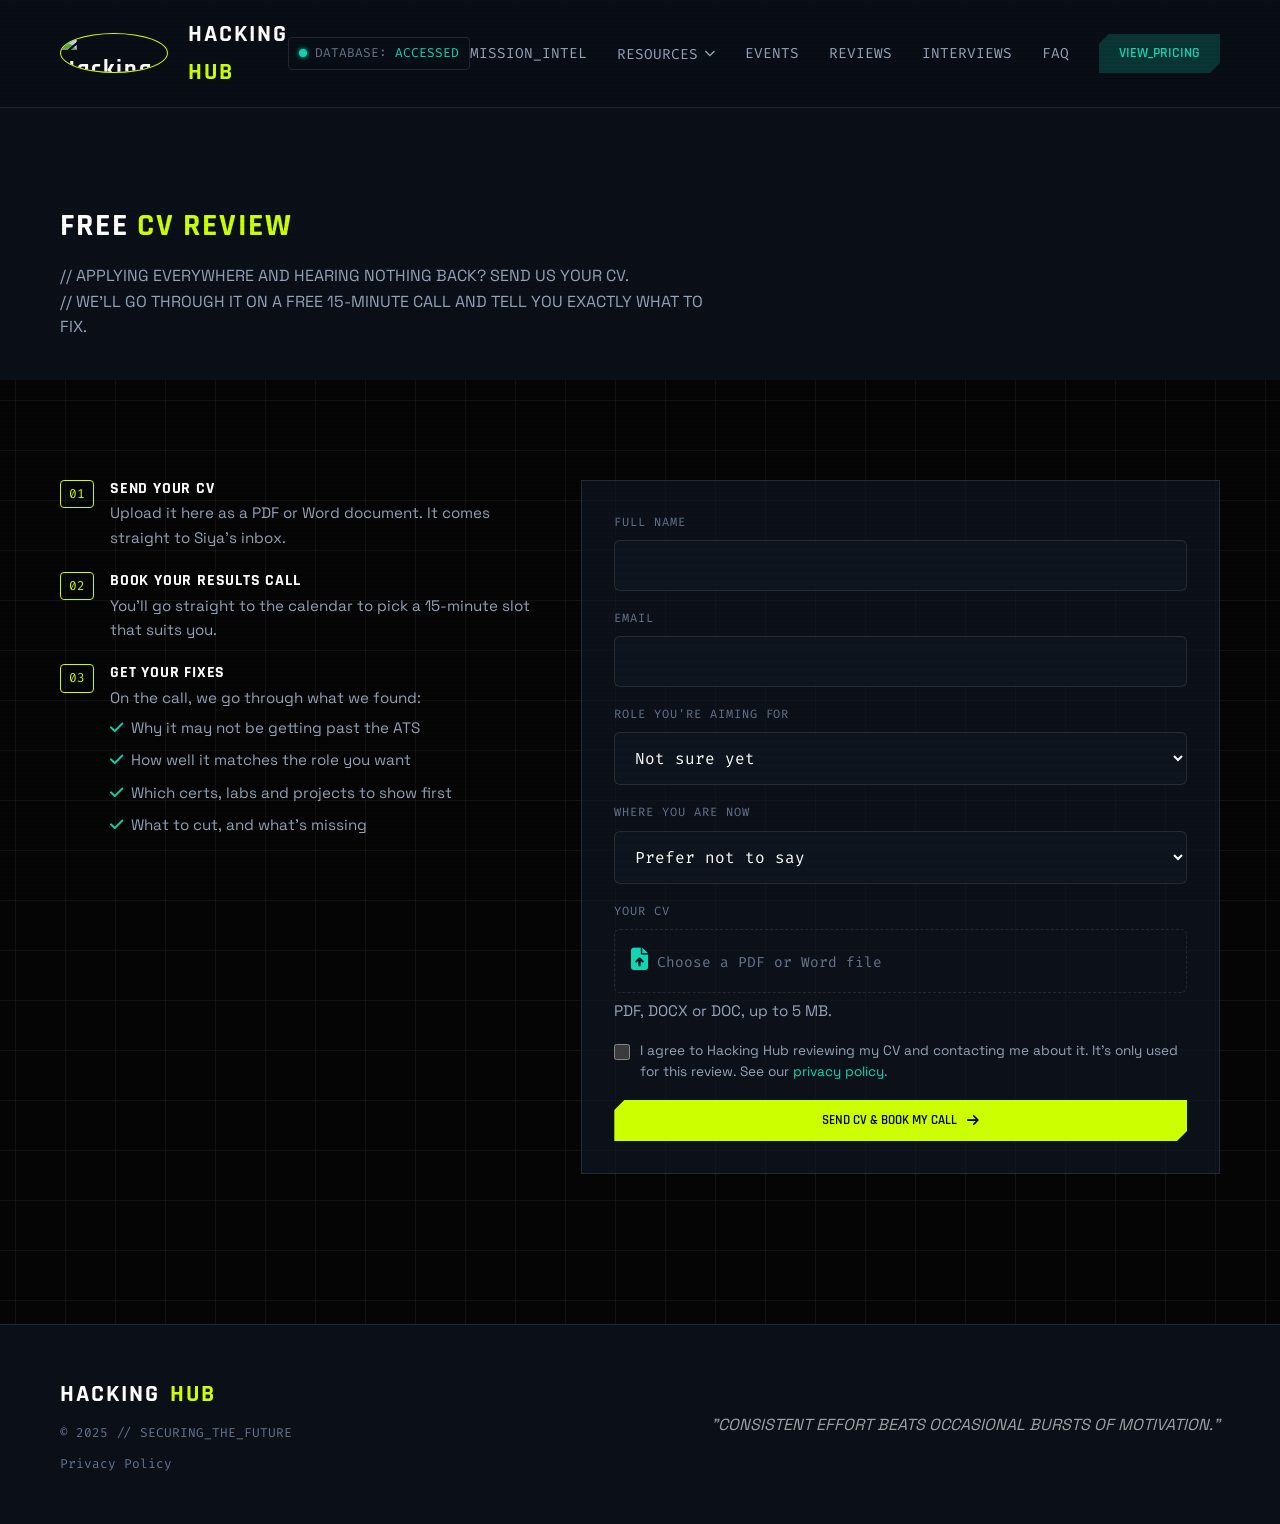
==== cv-review.html @ f5b20c60 "feat: add Free CV Review page with Cal.com results-call booking New cv-review.html: visitors upload " ====
<!DOCTYPE html>
<html lang="en">

<head>
    <!-- Google tag (gtag.js) -->
    <script async src="https://www.googletagmanager.com/gtag/js?id=G-WHNELJ2BH2"></script>
    <script>
        window.dataLayer = window.dataLayer || [];
        function gtag() { dataLayer.push(arguments); }
        gtag('js', new Date());

        gtag('config', 'G-WHNELJ2BH2');
    </script>
    <meta charset="UTF-8">
    <meta name="viewport" content="width=device-width, initial-scale=1.0, viewport-fit=cover">
    <title>Free CV Review | Hacking Hub</title>

    <!-- PWA / installable app. These tags are hand-repeated per page like the
         rest of each <head> (only the nav/footer are templated). -->
    <link rel="manifest" href="/manifest.webmanifest">
    <meta name="theme-color" content="#0a0f18">
    <meta name="color-scheme" content="dark">
    <link rel="icon" type="image/png" sizes="192x192" href="/images/icon-192.png">
    <link rel="apple-touch-icon" href="/images/apple-touch-icon.png">
    <meta name="apple-mobile-web-app-capable" content="yes">
    <meta name="mobile-web-app-capable" content="yes">
    <meta name="apple-mobile-web-app-status-bar-style" content="black-translucent">
    <meta name="apple-mobile-web-app-title" content="Hacking Hub">
    <script src="pwa.js" defer></script>
    <meta name="description" content="Send us your CV and get a free 15-minute review call with Hacking Hub: what's stopping it getting past the ATS, and exactly what to fix for the cybersecurity role you want.">
    <meta property="og:type" content="website">
    <meta property="og:url" content="https://hackinghub.co.za/cv-review.html">
    <meta property="og:title" content="Free CV Review | Hacking Hub">
    <meta property="og:description" content="Send us your CV and get a free 15-minute review call: what's stopping it getting past the ATS, and exactly what to fix for the cybersecurity role you want.">
    <meta property="og:image" content="https://hackinghub.co.za/images/hacking-hub-logo.png">
    <meta name="twitter:card" content="summary">
    <meta name="twitter:title" content="Free CV Review | Hacking Hub">
    <meta name="twitter:description" content="Send us your CV and get a free 15-minute review call: what's stopping it getting past the ATS, and exactly what to fix for the cybersecurity role you want.">
    <meta name="twitter:image" content="https://hackinghub.co.za/images/hacking-hub-logo.png">
    <link rel="stylesheet" href="styles.css?v=2">
    <link rel="stylesheet" href="https://cdnjs.cloudflare.com/ajax/libs/font-awesome/6.4.0/css/all.min.css">
    <style>
        /* Specific styles for the Free CV Review page */
        .cvr-wrap {
            display: grid;
            grid-template-columns: minmax(0, 1fr) minmax(0, 1.3fr);
            gap: 30px;
            align-items: start;
        }

        .cvr-steps {
            display: flex;
            flex-direction: column;
            gap: 22px;
        }

        .cvr-step {
            display: flex;
            gap: 16px;
        }

        .cvr-step-num {
            flex: 0 0 auto;
            font-family: 'Fira Code', monospace;
            font-size: 0.8rem;
            color: var(--cyber-lime);
            border: 1px solid var(--cyber-lime);
            border-radius: 4px;
            padding: 3px 8px;
            height: fit-content;
        }

        .cvr-step h3 {
            font-size: 1rem;
            margin-bottom: 4px;
        }

        .cvr-step p,
        .cvr-checks li {
            color: var(--text-secondary);
            font-size: 0.95rem;
            line-height: 1.6;
        }

        .cvr-checks {
            list-style: none;
            padding: 0;
            margin: 6px 0 0;
            display: flex;
            flex-direction: column;
            gap: 8px;
        }

        .cvr-checks i {
            color: var(--cyber-cyan);
            margin-right: 8px;
        }

        .cvr-form {
            display: flex;
            flex-direction: column;
            gap: 18px;
            padding: 32px;
        }

        .cvr-field label {
            display: block;
            font-family: 'Fira Code', monospace;
            font-size: 0.75rem;
            color: var(--text-tertiary);
            letter-spacing: 0.08em;
            text-transform: uppercase;
            margin-bottom: 8px;
        }

        .cvr-input {
            width: 100%;
            background: var(--bg-card);
            border: 1px solid var(--border-color);
            color: var(--text-primary);
            font-family: 'Fira Code', monospace;
            font-size: 1rem;
            padding: 14px 16px;
            border-radius: 6px;
            transition: all 0.3s ease;
        }

        .cvr-input:focus {
            outline: none;
            border-color: var(--cyber-cyan);
            box-shadow: 0 0 20px rgba(14, 215, 181, 0.15);
        }

        .cvr-file {
            position: relative;
            display: flex;
            align-items: center;
            gap: 12px;
            border: 1px dashed var(--border-color);
            border-radius: 6px;
            padding: 18px 16px;
            color: var(--text-secondary);
            cursor: pointer;
            transition: border-color 0.3s ease;
        }

        .cvr-file:hover,
        .cvr-file:focus-within,
        .cvr-file.has-file {
            border-color: var(--cyber-cyan);
        }

        .cvr-file input {
            position: absolute;
            inset: 0;
            opacity: 0;
            cursor: pointer;
        }

        .cvr-file i {
            color: var(--cyber-cyan);
            font-size: 1.4rem;
        }

        .cvr-file-name {
            font-family: 'Fira Code', monospace;
            font-size: 0.9rem;
            overflow-wrap: anywhere;
        }

        .cvr-hint {
            font-size: 0.8rem;
            color: var(--text-tertiary);
            margin-top: 6px;
        }

        .cvr-consent {
            display: flex;
            gap: 10px;
            align-items: flex-start;
            font-size: 0.85rem;
            color: var(--text-secondary);
            line-height: 1.5;
        }

        .cvr-consent input {
            margin-top: 3px;
            accent-color: var(--cyber-lime);
            width: 16px;
            height: 16px;
            flex: 0 0 auto;
        }

        .cvr-consent a {
            color: var(--cyber-cyan);
        }

        /* Honeypot: hidden from people, still filled in by naive bots. */
        .cvr-hp {
            position: absolute;
            left: -10000px;
            width: 1px;
            height: 1px;
            overflow: hidden;
        }

        .cvr-error {
            color: var(--cyber-red);
            font-size: 0.9rem;
        }

        .cvr-submit {
            width: 100%;
            justify-content: center;
        }

        .cvr-submit[disabled] {
            opacity: 0.6;
            cursor: wait;
        }

        .cvr-done {
            text-align: center;
            padding: 40px 32px;
        }

        .cvr-done i.fa-circle-check {
            font-size: 2.6rem;
            color: var(--cyber-lime);
            margin-bottom: 16px;
        }

        .cvr-done p {
            color: var(--text-secondary);
            margin: 12px auto 24px;
            max-width: 420px;
            line-height: 1.6;
        }

        @media (max-width: 860px) {
            .cvr-wrap {
                grid-template-columns: 1fr;
            }

            .cvr-form {
                padding: 24px 20px;
            }
        }
    </style>
</head>

<body>

    <!-- Navigation -->
    <nav class="cyber-nav" id="site-nav"></nav>
    <script src="partials.js"></script>
    <script>renderNav('cv-review');</script>

    <!-- Header -->
    <header class="section section-dark" style="padding-bottom: 40px;">
        <div class="container">
            <h1>FREE <span class="text-lime">CV REVIEW</span></h1>
            <p style="color: var(--text-secondary); max-width: 650px; margin-top: 20px;">
                // APPLYING EVERYWHERE AND HEARING NOTHING BACK? SEND US YOUR CV.<br>
                // WE'LL GO THROUGH IT ON A FREE 15-MINUTE CALL AND TELL YOU EXACTLY WHAT TO FIX.
            </p>
        </div>
    </header>

    <section class="section">
        <div class="container">
            <div class="cvr-wrap">
                <div class="cvr-steps">
                    <div class="cvr-step">
                        <span class="cvr-step-num">01</span>
                        <div>
                            <h3>SEND YOUR CV</h3>
                            <p>Upload it here as a PDF or Word document. It comes straight to Siya's inbox.</p>
                        </div>
                    </div>
                    <div class="cvr-step">
                        <span class="cvr-step-num">02</span>
                        <div>
                            <h3>BOOK YOUR RESULTS CALL</h3>
                            <p>You'll go straight to the calendar to pick a 15-minute slot that suits you.</p>
                        </div>
                    </div>
                    <div class="cvr-step">
                        <span class="cvr-step-num">03</span>
                        <div>
                            <h3>GET YOUR FIXES</h3>
                            <p>On the call, we go through what we found:</p>
                            <ul class="cvr-checks">
                                <li><i class="fa-solid fa-check"></i>Why it may not be getting past the ATS</li>
                                <li><i class="fa-solid fa-check"></i>How well it matches the role you want</li>
                                <li><i class="fa-solid fa-check"></i>Which certs, labs and projects to show first</li>
                                <li><i class="fa-solid fa-check"></i>What to cut, and what's missing</li>
                            </ul>
                        </div>
                    </div>
                </div>

                <div class="cyber-card" style="padding: 0;">
                    <form class="cvr-form" id="cvr-form" novalidate>
                        <div class="cvr-field">
                            <label for="cvr-name">Full Name</label>
                            <input type="text" id="cvr-name" name="name" class="cvr-input" maxlength="100" autocomplete="name" required>
                        </div>
                        <div class="cvr-field">
                            <label for="cvr-email">Email</label>
                            <input type="email" id="cvr-email" name="email" class="cvr-input" maxlength="200" autocomplete="email" required>
                        </div>
                        <div class="cvr-field">
                            <label for="cvr-role">Role You're Aiming For</label>
                            <select id="cvr-role" name="target_role" class="cvr-input">
                                <option value="">Not sure yet</option>
                                <option>SOC / Cybersecurity Analyst</option>
                                <option>GRC</option>
                                <option>Offensive Security / Pentesting</option>
                                <option>Cloud Security</option>
                                <option>DevSecOps</option>
                                <option>Network Security</option>
                                <option>Digital Forensics</option>
                                <option>AI Security</option>
                                <option>Security Engineering</option>
                            </select>
                        </div>
                        <div class="cvr-field">
                            <label for="cvr-situation">Where You Are Now</label>
                            <select id="cvr-situation" name="situation" class="cvr-input">
                                <option value="">Prefer not to say</option>
                                <option>Studying</option>
                                <option>Graduated, looking for my first role</option>
                                <option>Working in IT, moving into security</option>
                                <option>Working in another field, changing careers</option>
                                <option>Already in security, looking to move up</option>
                            </select>
                        </div>
                        <div class="cvr-field">
                            <label for="cvr-file">Your CV</label>
                            <label class="cvr-file" id="cvr-file-box" style="text-transform: none; letter-spacing: 0; font-size: 0.95rem; margin: 0;">
                                <i class="fa-solid fa-file-arrow-up"></i>
                                <span class="cvr-file-name" id="cvr-file-name">Choose a PDF or Word file</span>
                                <input type="file" id="cvr-file" name="cv" accept=".pdf,.docx,.doc,application/pdf,application/vnd.openxmlformats-officedocument.wordprocessingml.document,application/msword" required>
                            </label>
                            <p class="cvr-hint">PDF, DOCX or DOC, up to 5 MB.</p>
                        </div>
                        <div class="cvr-hp" aria-hidden="true">
                            <label for="cvr-website">Website</label>
                            <input type="text" id="cvr-website" name="website" tabindex="-1" autocomplete="off">
                        </div>
                        <label class="cvr-consent" for="cvr-consent">
                            <input type="checkbox" id="cvr-consent" name="consent" value="yes" required>
                            <span>I agree to Hacking Hub reviewing my CV and contacting me about it. It's only used for this review. See our <a href="privacy.html">privacy policy</a>.</span>
                        </label>
                        <p class="cvr-error" id="cvr-error" role="alert" hidden></p>
                        <button type="submit" class="btn btn-primary cvr-submit" id="cvr-submit">
                            <span class="btn-content">SEND CV &amp; BOOK MY CALL</span>
                            <i class="fa-solid fa-arrow-right"></i>
                        </button>
                    </form>

                    <div class="cvr-done" id="cvr-done" hidden>
                        <i class="fa-solid fa-circle-check"></i>
                        <h2 style="font-size: 1.4rem;">CV RECEIVED</h2>
                        <p>Now pick a time for your 15-minute results call. The calendar should open automatically. If it doesn't, use the button below.</p>
                        <a href="https://cal.com/siya-gladile-yabcoe/15min" class="btn btn-primary" id="cvr-book" target="_blank" rel="noopener noreferrer">
                            <span class="btn-content">BOOK MY RESULTS CALL</span>
                            <i class="fa-solid fa-calendar-check"></i>
                        </a>
                    </div>
                </div>
            </div>
        </div>
    </section>

    <!-- Footer -->
    <footer class="cyber-footer" id="site-footer"></footer>
    <script>renderFooter();</script>

    <script src="nav.js"></script>
    <script>
        const CV_REVIEW_ENDPOINT = 'https://kveiflphktpvsddhkspz.supabase.co/functions/v1/cv-review-intake';
        const BOOKING_URL = 'https://cal.com/siya-gladile-yabcoe/15min';
        const MAX_FILE_BYTES = 5 * 1024 * 1024;

        const form = document.getElementById('cvr-form');
        const fileInput = document.getElementById('cvr-file');
        const fileBox = document.getElementById('cvr-file-box');
        const fileName = document.getElementById('cvr-file-name');
        const errorEl = document.getElementById('cvr-error');
        const submitBtn = document.getElementById('cvr-submit');
        const doneEl = document.getElementById('cvr-done');
        const bookLink = document.getElementById('cvr-book');

        fileInput.addEventListener('change', () => {
            const file = fileInput.files[0];
            fileName.textContent = file ? file.name : 'Choose a PDF or Word file';
            fileBox.classList.toggle('has-file', !!file);
        });

        function showError(message) {
            errorEl.textContent = message;
            errorEl.hidden = false;
        }

        // Cal.com pre-fills the booking form from these query parameters.
        function bookingUrlFor(name, email, role) {
            const params = new URLSearchParams({ name, email, notes: `Free CV review${role ? ` - ${role}` : ''}` });
            return `${BOOKING_URL}?${params}`;
        }

        function goToBooking(name, email, role) {
            const url = bookingUrlFor(name, email, role);
            bookLink.href = url;
            form.hidden = true;
            doneEl.hidden = false;
            trackEvent('cv_review_submitted', { target_role: role || 'not_sure' });
            window.location.href = url;
        }

        form.addEventListener('submit', async (e) => {
            e.preventDefault();
            errorEl.hidden = true;

            const name = document.getElementById('cvr-name').value.trim();
            const email = document.getElementById('cvr-email').value.trim();
            const role = document.getElementById('cvr-role').value;
            const file = fileInput.files[0];

            if (!name) return showError('Please enter your name.');
            if (!/^[^\s@]+@[^\s@]+\.[^\s@]+$/.test(email)) return showError('Please enter a valid email address.');
            if (!file) return showError('Please attach your CV.');
            if (!/\.(pdf|docx?)$/i.test(file.name)) return showError('Please upload your CV as a PDF or Word document.');
            if (file.size > MAX_FILE_BYTES) return showError('Your CV must be 5 MB or smaller.');
            if (!document.getElementById('cvr-consent').checked) return showError('Please tick the box to agree to us reviewing your CV.');

            submitBtn.disabled = true;
            submitBtn.querySelector('.btn-content').textContent = 'SENDING...';
            try {
                const res = await fetch(CV_REVIEW_ENDPOINT, { method: 'POST', body: new FormData(form) });
                const data = await res.json().catch(() => ({}));
                if (res.ok || data.alreadySent) {
                    goToBooking(name, email, role);
                    return;
                }
                showError(data.error || 'Something went wrong. Please try again, or email your CV to siya@hackinghub.co.za.');
            } catch {
                showError("We couldn't reach the server. Check your connection and try again, or email your CV to siya@hackinghub.co.za.");
            } finally {
                submitBtn.disabled = false;
                submitBtn.querySelector('.btn-content').textContent = 'SEND CV & BOOK MY CALL';
            }
        });
    </script>
</body>

</html>
---- styles.css ----
@import url('https://fonts.googleapis.com/css2?family=Fira+Code:wght@300..700&family=Rajdhani:wght@300;400;500;600;700&family=Space+Grotesk:wght@300..700&display=swap');

:root {
    /* Brand Core */
    --cyber-lime: #ccff00;
    --cyber-lime-dim: rgba(204, 255, 0, 0.1);
    --cyber-cyan: #0ed7b5;
    --cyber-purple: #7000ff;
    --cyber-red: #ff2a5f;

    /* Backgrounds */
    --bg-dark: #050505;
    /* True Black/Near Black */
    --bg-panel: #0a0f18;
    --bg-card: rgba(16, 23, 35, 0.7);

    /* Text */
    --text-primary: #ffffff;
    --text-secondary: #94a3b8;
    --text-tertiary: #64748b;

    /* Functional */
    --grid-color: rgba(255, 255, 255, 0.05);
    --border-color: rgba(255, 255, 255, 0.1);
    --glow-strength: 0 0 20px;
}

html {
    scroll-behavior: smooth;
}

* {
    box-sizing: border-box;
    margin: 0;
    padding: 0;
}

body {
    background-color: var(--bg-dark);
    color: var(--text-primary);
    font-family: 'Space Grotesk', sans-serif;
    line-height: 1.6;
    overflow-x: hidden;
    background-image:
        linear-gradient(var(--grid-color) 1px, transparent 1px),
        linear-gradient(90deg, var(--grid-color) 1px, transparent 1px);
    background-size: 50px 50px;
    background-position: center top;
}

h1,
h2,
h3,
h4,
h5,
h6 {
    font-family: 'Rajdhani', sans-serif;
    text-transform: uppercase;
    letter-spacing: 0.05em;
    line-height: 1.1;
}

a {
    text-decoration: none;
    color: inherit;
    transition: all 0.3s ease;
}

/* Utilities */
.container {
    max-width: 1200px;
    margin: 0 auto;
    padding: 0 20px;
    /* Keep content clear of a landscape notch / rounded display corners
       (env(safe-area-inset-*) resolves to 0 on ordinary screens). */
    padding-left: max(20px, env(safe-area-inset-left));
    padding-right: max(20px, env(safe-area-inset-right));
}

.text-lime {
    color: var(--cyber-lime);
}

.text-cyan {
    color: var(--cyber-cyan);
}

.text-red {
    color: var(--cyber-red);
}

.mono {
    font-family: 'Fira Code', monospace;
}

/* Glitch Effect Keyframes */
@keyframes glitch {
    0% {
        transform: translate(0)
    }

    20% {
        transform: translate(-2px, 2px)
    }

    40% {
        transform: translate(-2px, -2px)
    }

    60% {
        transform: translate(2px, 2px)
    }

    80% {
        transform: translate(2px, -2px)
    }

    100% {
        transform: translate(0)
    }
}

/* Scanline Effect */
body::after {
    content: "";
    position: fixed;
    top: 0;
    left: 0;
    width: 100vw;
    height: 100vh;
    background: linear-gradient(to bottom,
            rgba(255, 255, 255, 0),
            rgba(255, 255, 255, 0) 50%,
            rgba(0, 0, 0, 0.1) 50%,
            rgba(0, 0, 0, 0.1));
    background-size: 100% 4px;
    z-index: 9999;
    pointer-events: none;
    opacity: 0.3;
}

/* Navigation */
.cyber-nav {
    background: rgba(10, 15, 24, 0.9);
    backdrop-filter: blur(10px);
    border-bottom: 1px solid var(--border-color);
    padding: 15px 0;
    /* When an installed PWA renders under the iOS status bar
       (apple-mobile-web-app-status-bar-style: black-translucent), pad the bar
       down so the logo clears the clock. Zero in a normal browser tab. */
    padding-top: calc(15px + env(safe-area-inset-top));
    position: sticky;
    top: 0;
    z-index: 1000;
}

.nav-container {
    display: flex;
    justify-content: space-between;
    align-items: center;
}

.nav-logo-image {
    height: 40px;
    width: auto;
    border-radius: 50%;
    border: 1px solid var(--cyber-lime);
    margin-right: 10px;
}

.logo {
    font-family: 'Rajdhani', sans-serif;
    font-size: 1.5rem;
    font-weight: 700;
    letter-spacing: 2px;
    display: flex;
    align-items: center;
    gap: 10px;
}

.nav-status {
    font-family: 'Fira Code', monospace;
    font-size: 0.8rem;
    color: var(--text-tertiary);
    display: flex;
    align-items: center;
    gap: 8px;
    border: 1px solid var(--border-color);
    padding: 5px 10px;
    border-radius: 4px;
}

.status-dot {
    width: 8px;
    height: 8px;
    background: var(--cyber-cyan);
    border-radius: 50%;
    box-shadow: 0 0 5px var(--cyber-cyan);
    animation: blink 2s infinite;
}

.nav-links {
    display: flex;
    align-items: center;
    gap: 30px;
}

.nav-toggle {
    display: none;
    background: none;
    border: 1px solid var(--border-color);
    color: var(--text-primary);
    font-size: 1.1rem;
    width: 38px;
    height: 38px;
    border-radius: 4px;
    align-items: center;
    justify-content: center;
    cursor: pointer;
    flex-shrink: 0;
}

.nav-toggle:hover {
    border-color: var(--cyber-cyan);
    color: var(--cyber-cyan);
}

.nav-item {
    font-family: 'Fira Code', monospace;
    font-size: 0.9rem;
    color: var(--text-secondary);
    position: relative;
}

.nav-item::before {
    content: '>';
    opacity: 0;
    position: absolute;
    left: -15px;
    color: var(--cyber-lime);
    transition: opacity 0.3s;
}

.nav-item:hover {
    color: var(--text-primary);
}

.nav-item:hover::before {
    opacity: 1;
}

.nav-dropdown {
    position: relative;
}

.nav-dropdown-trigger {
    background: none;
    border: none;
    padding: 0;
    display: inline-flex;
    align-items: center;
    gap: 6px;
    cursor: pointer;
}

.nav-dropdown-trigger i {
    font-size: 0.7rem;
    transition: transform 0.2s ease;
}

.nav-dropdown.is-open .nav-dropdown-trigger {
    color: var(--text-primary);
}

.nav-dropdown.is-open .nav-dropdown-trigger::before {
    opacity: 1;
}

.nav-dropdown.is-open .nav-dropdown-trigger i {
    transform: rotate(180deg);
}

.nav-dropdown-menu {
    display: none;
    position: absolute;
    top: calc(100% + 16px);
    left: 50%;
    transform: translateX(-50%);
    min-width: 210px;
    background: var(--bg-panel);
    border: 1px solid var(--border-color);
    border-radius: 6px;
    padding: 8px;
    box-shadow: 0 10px 30px rgba(0, 0, 0, 0.4);
    flex-direction: column;
    gap: 2px;
    z-index: 10;
}

.nav-dropdown.is-open .nav-dropdown-menu {
    display: flex;
}

.nav-dropdown-link {
    font-family: 'Fira Code', monospace;
    font-size: 0.85rem;
    color: var(--text-secondary);
    padding: 10px 14px;
    border-radius: 4px;
    white-space: nowrap;
    transition: all 0.2s ease;
}

.nav-dropdown-link:hover {
    color: var(--cyber-lime);
    background: rgba(204, 255, 0, 0.06);
}

.nav-dropdown-link.is-current {
    color: var(--cyber-cyan);
}

/* Hero Section */
.hero {
    position: relative;
    padding: 120px 0;
    overflow: hidden;
    min-height: 80vh;
    /* svh tracks the *stable* mobile viewport, so the hero doesn't jump as the
       address bar shows/hides. Ignored by browsers without svh support. */
    min-height: 80svh;
    display: flex;
    align-items: center;
}

#network-canvas {
    position: absolute;
    top: 0;
    left: 0;
    width: 100%;
    height: 100%;
    z-index: -1;
    opacity: 0.4;
}

.hero-content {
    position: relative;
    z-index: 10;
}

.hero-badge {
    display: inline-flex;
    align-items: center;
    gap: 10px;
    font-family: 'Fira Code', monospace;
    font-size: 0.9rem;
    color: var(--cyber-cyan);
    background: rgba(14, 215, 181, 0.1);
    border: 1px solid rgba(14, 215, 181, 0.3);
    padding: 8px 16px;
    border-radius: 20px;
    margin-bottom: 20px;
}

.hero h1 {
    font-size: 4.5rem;
    margin-bottom: 20px;
    line-height: 1;
}

.hero-sub {
    font-family: 'Fira Code', monospace;
    color: var(--text-tertiary);
    margin-bottom: 40px;
    border-left: 2px solid var(--cyber-lime);
    padding-left: 15px;
}

.hero-actions {
    display: flex;
    gap: 20px;
}

/* Buttons */
.btn {
    display: inline-flex;
    align-items: center;
    gap: 10px;
    padding: 12px 30px;
    font-family: 'Rajdhani', sans-serif;
    font-weight: 600;
    text-transform: uppercase;
    clip-path: polygon(10px 0, 100% 0, 100% calc(100% - 10px), calc(100% - 10px) 100%, 0 100%, 0 10px);
    transition: all 0.3s ease;
    cursor: pointer;
    border: none;
}

.btn-primary {
    background: var(--cyber-lime);
    color: #000;
}

.btn-primary:hover {
    background: #e6ff66;
    box-shadow: 0 0 20px rgba(204, 255, 0, 0.4);
    transform: translateY(-2px);
}

.btn-outline {
    background: rgba(255, 255, 255, 0.05);
    border: none;
    color: var(--text-primary);
}

.btn-outline:hover {
    background: rgba(204, 255, 0, 0.15);
    color: var(--cyber-lime);
}

.btn-sm {
    padding: 8px 20px;
    font-size: 0.9rem;
}

.btn-lg {
    padding: 15px 40px;
    font-size: 1.2rem;
}

.btn-cyan {
    background: rgba(14, 215, 181, 0.2);
    color: var(--cyber-cyan);
    border: none;
}

.btn-cyan:hover {
    background: var(--cyber-cyan);
    color: #000;
}

/* Stats Bar */
.stats-bar {
    border-top: 1px solid var(--border-color);
    border-bottom: 1px solid var(--border-color);
    background: var(--bg-panel);
    padding: 30px 0;
}

.stats-grid {
    display: grid;
    grid-template-columns: repeat(3, 1fr);
    text-align: center;
}

.stat-value {
    font-family: 'Rajdhani', sans-serif;
    font-size: 2.5rem;
    font-weight: 700;
}

.stat-label {
    font-family: 'Fira Code', monospace;
    font-size: 0.9rem;
    color: var(--text-tertiary);
}

/* Sections */
.section {
    padding: 100px 0;
}

.section-dark {
    background: var(--bg-panel);
}

.section-header {
    margin-bottom: 60px;
    display: flex;
    align-items: center;
    gap: 20px;
}

.section-title {
    font-size: 2.5rem;
    white-space: nowrap;
}

.section-line {
    height: 1px;
    background: var(--border-color);
    width: 100%;
}

/* Cards */
.mission-grid {
    display: grid;
    grid-template-columns: repeat(2, 1fr);
    gap: 30px;
}

.resources-grid {
    display: grid;
    grid-template-columns: repeat(2, 1fr);
    gap: 30px;
    max-width: 900px;
    margin: 0 auto;
}

.resource-card-link {
    display: inline-flex;
    align-items: center;
    gap: 6px;
    margin-top: 16px;
    font-family: 'Fira Code', monospace;
    font-size: 0.85rem;
    color: var(--cyber-cyan);
    text-decoration: none;
    transition: gap 0.2s ease, color 0.2s ease;
}

.resource-card-link:hover {
    gap: 10px;
    color: var(--cyber-lime);
}

.cyber-card {
    background: var(--bg-card);
    border: 1px solid var(--border-color);
    padding: 30px;
    transition: all 0.3s ease;
    position: relative;
    overflow: hidden;
}

.cyber-card::before {
    content: '';
    position: absolute;
    top: 0;
    left: 0;
    width: 2px;
    height: 100%;
    background: var(--cyber-lime);
    opacity: 0;
    transition: opacity 0.3s;
}

.cyber-card:hover {
    transform: translateY(-5px);
    border-color: var(--cyber-cyan);
    box-shadow: 0 10px 30px -10px rgba(0, 0, 0, 0.5);
}

.cyber-card:hover::before {
    opacity: 1;
}

.card-icon {
    font-size: 2rem;
    color: var(--cyber-cyan);
    margin-bottom: 20px;
}

.card-img {
    width: 100%;
    height: 190px;
    object-fit: cover;
    object-position: center 25%;
    border-radius: 6px;
    border: 1px solid var(--border-color);
    margin-bottom: 20px;
    transition: all 0.3s ease;
}

.cyber-card:hover .card-img {
    border-color: var(--cyber-cyan);
    box-shadow: 0 0 15px rgba(14, 215, 181, 0.25);
}

.cyber-card h3 {
    margin-bottom: 15px;
    font-size: 1.4rem;
}

.cyber-card p {
    color: var(--text-secondary);
    font-size: 0.95rem;
}

/* CTA Section */
.cta-section {
    position: relative;
    overflow: hidden;
}

.background-grid {
    position: absolute;
    top: 0;
    left: 0;
    width: 100%;
    height: 100%;
    background: radial-gradient(circle at 50% 50%, rgba(14, 215, 181, 0.05), transparent 70%);
}

.text-warning {
    color: #facc15;
}

/* Footer */
footer {
    border-top: 1px solid var(--border-color);
    padding: 50px 0;
    margin-top: 50px;
    background: var(--bg-panel);
}

.footer-content {
    display: flex;
    justify-content: space-between;
    align-items: center;
}

.copy {
    color: var(--text-tertiary);
    font-family: 'Fira Code', monospace;
    font-size: 0.8rem;
    margin-top: 10px;
}

.footer-quote {
    color: var(--text-primary);
    font-style: italic;
    opacity: 0.6;
}

/* Animations */
@keyframes blink {

    0%,
    100% {
        opacity: 1;
    }

    50% {
        opacity: 0;
    }
}

/* Mobile */
@media (max-width: 768px) {
    .nav-toggle {
        display: flex;
    }

    /* The "SYSTEM STATUS: ONLINE" pill is decorative and, at this width, it
       squeezed the hamburger toggle right off the screen — leaving no way to
       open the menu. Drop it on phones; logo + toggle is the whole nav. */
    .nav-status {
        display: none;
    }

    .nav-links {
        display: none;
        position: absolute;
        top: 100%;
        left: 0;
        right: 0;
        flex-direction: column;
        align-items: stretch;
        gap: 0;
        background: var(--bg-panel);
        border-bottom: 1px solid var(--border-color);
        padding: 10px 20px calc(20px + env(safe-area-inset-bottom));
        max-height: calc(100vh - 100%);
        overflow-y: auto;
        overscroll-behavior: contain;
    }

    .nav-links.is-open {
        display: flex;
    }

    .nav-links .nav-item {
        padding: 14px 0;
        border-bottom: 1px solid var(--border-color);
    }

    .nav-links .nav-item::before {
        display: none;
    }

    .nav-links .btn {
        margin-top: 16px;
        justify-content: center;
    }

    .nav-dropdown-trigger {
        width: 100%;
        justify-content: space-between;
    }

    .nav-dropdown-menu {
        position: static;
        transform: none;
        box-shadow: none;
        border: none;
        background: rgba(255, 255, 255, 0.02);
        margin: 6px 0 4px;
        padding: 4px;
    }

    .hero h1 {
        font-size: 2.5rem;
    }

    .hero {
        padding: 100px 20px;
    }

    /* Stack the hero CTAs so each is a full-width tap target instead of two
       cramped side-by-side buttons. */
    .hero-actions {
        flex-direction: column;
        align-items: stretch;
    }

    .hero-actions .btn {
        justify-content: center;
    }

    /* "SCROLL TO DECRYPT" is a flex sibling of the hero content with no
       positioning rules of its own — on a narrow screen it collapses into a
       clipped column down the right edge. It's a desktop scroll hint; drop it
       on touch, where scrolling is a given. */
    .scroll-indicator {
        display: none;
    }

    /* Section headings are single long tokens ("TAILORED_ROLE_ROADMAPS",
       "FAQ_DECRYPTED"). At 2.5rem with white-space:nowrap they ran straight
       off the right edge on a phone — shrink them and let them wrap. */
    .section-header {
        gap: 14px;
        margin-bottom: 40px;
        flex-wrap: wrap;
    }

    .section-title {
        font-size: 1.5rem;
        white-space: normal;
        overflow-wrap: break-word;
    }

    .stats-grid {
        grid-template-columns: 1fr;
        gap: 30px;
    }

    .mission-grid {
        grid-template-columns: 1fr;
    }

    .resources-grid {
        grid-template-columns: 1fr;
    }

    .footer-content {
        flex-direction: column;
        gap: 30px;
        text-align: center;
    }
}

/* Reviews Carousel */
.reviews-carousel-wrapper {
    display: flex;
    align-items: center;
    gap: 20px;
    position: relative;
    max-width: 1000px;
    margin: 0 auto;
}

.reviews-carousel {
    display: flex;
    overflow-x: auto;
    scroll-behavior: smooth;
    gap: 30px;
    padding: 20px 0;
    scrollbar-width: none;
    /* Hide scrollbar Firefox */
    -ms-overflow-style: none;
    /* Hide scrollbar IE */
    width: 100%;
    scroll-snap-type: x mandatory;
    padding: 20px 25%;
    /* Large padding to allow centering */
}

/* Mobile adjustments handled below */
@media (max-width: 768px) {
    .reviews-carousel {
        padding: 20px 10%;
        /* Smaller padding on mobile */
    }
}

.reviews-carousel::-webkit-scrollbar {
    display: none;
    /* Hide scrollbar Chrome/Safari */
}

/* Review Card Sizing */
.review-card {
    width: 350px;
    /* Target width */
    max-width: 80vw;
    /* Ensure it never exceeds 80% of viewport width */
    min-width: 280px;
    /* Minimum legible width */
    scroll-snap-align: center;
    background: var(--bg-card);
    border: 1px solid var(--border-color);
    padding: 30px 20px;
    /* Slightly reduced side padding */
    border-radius: 8px;
    display: flex;
    flex-direction: column;
    align-items: center;
    text-align: center;
    flex-shrink: 0;
    transition: all 0.3s ease;
}

.review-card:hover {
    border-color: var(--cyber-cyan);
    transform: translateY(-5px);
    box-shadow: 0 5px 20px rgba(14, 215, 181, 0.1);
}

.review-avatar {
    width: 80px;
    height: 80px;
    border-radius: 50%;
    border: 2px solid var(--cyber-lime);
    margin-bottom: 20px;
    object-fit: cover;
    box-shadow: 0 0 10px rgba(204, 255, 0, 0.3);
}

.review-avatar-placeholder {
    width: 80px;
    height: 80px;
    border-radius: 50%;
    border: 2px solid var(--cyber-lime);
    margin-bottom: 20px;
    display: flex;
    align-items: center;
    justify-content: center;
    font-size: 2rem;
    color: var(--cyber-lime);
    background: rgba(204, 255, 0, 0.1);
}

.review-content h3 {
    margin-bottom: 5px;
    font-size: 1.2rem;
}

.role {
    font-family: 'Fira Code', monospace;
    font-size: 0.8rem;
    margin-bottom: 15px;
}

.review-text {
    font-style: italic;
    color: var(--text-secondary);
    font-size: 0.95rem;
    margin-bottom: 20px;
    line-height: 1.5;
}

.linkedin-btn {
    display: inline-flex;
    align-items: center;
    gap: 8px;
    color: var(--text-tertiary);
    font-size: 0.9rem;
    border: 1px solid var(--border-color);
    padding: 8px 16px;
    border-radius: 4px;
    transition: all 0.3s ease;
}

.linkedin-btn:hover {
    color: #fff;
    border-color: #0077b5;
    /* LinkedIn Blue */
    background: rgba(0, 119, 181, 0.1);
}

.carousel-btn {
    background: transparent;
    border: 1px solid var(--text-tertiary);
    color: var(--text-tertiary);
    width: 40px;
    height: 40px;
    border-radius: 50%;
    cursor: pointer;
    display: flex;
    align-items: center;
    justify-content: center;
    transition: all 0.3s ease;
    flex-shrink: 0;
}

.carousel-btn:hover {
    color: var(--cyber-lime);
    border-color: var(--cyber-lime);
    box-shadow: 0 0 10px rgba(204, 255, 0, 0.3);
}

/* Mobile adjustments for carousel */
@media (max-width: 768px) {
    .reviews-carousel-wrapper {
        gap: 10px;
    }

    .review-card {
        min-width: 300px;
        /* Slightly smaller on mobile */
    }

    .carousel-btn {
        display: none;
        /* Hide buttons on mobile, rely on swipe/scroll */
    }

    .reviews-carousel {
        padding-left: 20px;
        /* Peek effect */
        padding-right: 20px;
    }
}

/* Floating CTA */
.floating-cta {
    position: fixed;
    bottom: 30px;
    right: 30px;
    background: var(--cyber-lime);
    color: #050505;
    padding: 14px 24px;
    border-radius: 4px;
    text-decoration: none;
    font-family: 'Rajdhani', sans-serif;
    font-weight: 700;
    font-size: 1.05rem;
    display: flex;
    align-items: center;
    gap: 10px;
    box-shadow: 0 0 25px rgba(204, 255, 0, 0.4);
    z-index: 1000;
    transition: all 0.3s cubic-bezier(0.4, 0, 0.2, 1);
    border: 1px solid var(--cyber-lime);
    letter-spacing: 1px;
}

.floating-cta:hover {
    background: #050505;
    color: var(--cyber-lime);
    transform: translateY(-4px);
    box-shadow: 0 0 35px rgba(204, 255, 0, 0.6);
}

.floating-cta i {
    font-size: 1.1rem;
}

@media (max-width: 768px) {
    .floating-cta {
        bottom: 20px;
        right: 20px;
        padding: 10px 18px;
        font-size: 0.9rem;
    }
}

/* ===== VIDEO / INTERVIEWS CAROUSEL SECTION ===== */
.videos-carousel-wrapper {
    display: flex;
    align-items: center;
    gap: 20px;
    position: relative;
    max-width: 1100px;
    margin: 0 auto;
}

.videos-carousel {
    display: flex;
    overflow-x: auto;
    scroll-behavior: smooth;
    gap: 30px;
    padding: 20px 0;
    scrollbar-width: none;
    -ms-overflow-style: none;
    width: 100%;
    scroll-snap-type: x mandatory;
}

.videos-carousel::-webkit-scrollbar {
    display: none;
}

.videos-carousel .video-card {
    width: 460px;
    max-width: 85vw;
    min-width: 290px;
    flex-shrink: 0;
    scroll-snap-align: center;
}

.video-card {
    background: var(--bg-card);
    border: 1px solid var(--border-color);
    border-radius: 6px;
    overflow: hidden;
    transition: all 0.3s ease;
}

.video-card:hover {
    border-color: var(--cyber-cyan);
    box-shadow: 0 10px 40px rgba(14, 215, 181, 0.15);
    transform: translateY(-4px);
}

.video-label {
    display: flex;
    align-items: center;
    gap: 10px;
    padding: 12px 20px;
    font-family: 'Fira Code', monospace;
    font-size: 0.8rem;
    color: var(--text-tertiary);
    border-bottom: 1px solid var(--border-color);
    background: rgba(255, 255, 255, 0.02);
    letter-spacing: 0.1em;
}

/* Responsive 16:9 iframe */
.video-wrapper {
    position: relative;
    padding-bottom: 56.25%;
    height: 0;
    overflow: hidden;
}

.video-wrapper iframe {
    position: absolute;
    top: 0;
    left: 0;
    width: 100%;
    height: 100%;
    border: none;
}

/* Sits inside a .video-wrapper exactly like its iframe normally would
   (same absolute-fill sizing as ".video-wrapper iframe" above), showing a
   "coming soon" state before a real embed exists instead of a blank
   iframe. A sibling of the iframe, never combined onto .video-wrapper
   itself - that element's own position:relative + padding-bottom trick is
   what makes the 16:9 box work in the first place, and this needs to fill
   it, not replace it. Swap the parent .video-wrapper's contents for a
   real <iframe> once the video is uploaded - see the HTML comment at the
   demo section for exactly where. */
.video-placeholder {
    position: absolute;
    top: 0;
    left: 0;
    width: 100%;
    height: 100%;
    display: flex;
    flex-direction: column;
    align-items: center;
    justify-content: center;
    gap: 14px;
    background:
        linear-gradient(rgba(255, 255, 255, 0.03) 1px, transparent 1px) 0 0 / 100% 3px,
        linear-gradient(135deg, #0a0f18, #050505);
    text-align: center;
    padding: 20px;
}

.video-placeholder i {
    font-size: 2.2rem;
    opacity: 0.7;
}

.video-placeholder .placeholder-label {
    font-family: 'Fira Code', monospace;
    font-size: 0.85rem;
    letter-spacing: 0.12em;
    color: var(--text-secondary);
}

.video-placeholder .placeholder-sub {
    font-family: 'Fira Code', monospace;
    font-size: 0.72rem;
    color: var(--text-tertiary);
}

@media (max-width: 768px) {
    .videos-carousel-wrapper {
        gap: 10px;
    }

    .videos-carousel .video-card {
        width: 320px;
    }
}

/* ===== IMPACT REPORT CAROUSEL ===== */
.impact-carousel-wrapper {
    display: flex;
    align-items: center;
    gap: 20px;
    position: relative;
    max-width: 1100px;
    margin: 0 auto;
}

.impact-carousel {
    display: flex;
    overflow-x: auto;
    scroll-behavior: smooth;
    gap: 30px;
    padding: 20px 0;
    scrollbar-width: none;
    -ms-overflow-style: none;
    width: 100%;
    scroll-snap-type: x mandatory;
}

.impact-carousel::-webkit-scrollbar {
    display: none;
}

.impact-carousel .impact-card {
    width: 360px;
    max-width: 85vw;
    min-width: 290px;
    flex-shrink: 0;
    scroll-snap-align: center;
    display: flex;
    flex-direction: column;
}

@media (max-width: 768px) {
    .impact-carousel-wrapper {
        gap: 10px;
    }

    .impact-carousel .impact-card {
        width: 300px;
    }
}

/* ===== COMMUNITY EVENTS ===== */
.events-status {
    text-align: center;
    color: var(--text-secondary);
    font-family: 'Fira Code', monospace;
    font-size: 0.9rem;
    margin-bottom: 20px;
}

.events-status.is-error {
    color: var(--cyber-red);
}

.events-carousel-wrapper {
    display: flex;
    align-items: center;
    gap: 20px;
    position: relative;
    max-width: 1100px;
    margin: 0 auto;
}

.events-carousel {
    display: flex;
    overflow-x: auto;
    scroll-behavior: smooth;
    gap: 30px;
    padding: 20px 0;
    scrollbar-width: none;
    -ms-overflow-style: none;
    width: 100%;
    scroll-snap-type: x mandatory;
}

.events-carousel::-webkit-scrollbar {
    display: none;
}

.events-carousel .event-card {
    width: 360px;
    max-width: 85vw;
    min-width: 290px;
    flex-shrink: 0;
    scroll-snap-align: center;
}

.event-card {
    display: flex;
    flex-direction: column;
}

/* Same image_url the member portal already shows on its own event cards -
   16:9, object-fit: cover, matching that same treatment here so an event's
   image reads consistently whether a member sees it in the portal or a
   visitor sees it on the public site. */
.event-card-image {
    width: 100%;
    aspect-ratio: 16 / 9;
    border-radius: 6px;
    overflow: hidden;
    margin-bottom: 14px;
    border: 1px solid var(--border-color);
}

.event-card-image img {
    width: 100%;
    height: 100%;
    object-fit: cover;
    display: block;
}

.event-meta {
    display: flex;
    align-items: center;
    gap: 8px;
    font-family: 'Fira Code', monospace;
    font-size: 0.85rem;
    color: var(--text-secondary);
    margin-bottom: 8px;
}

.event-desc {
    display: -webkit-box;
    -webkit-box-orient: vertical;
    -webkit-line-clamp: 3;
    line-clamp: 3;
    overflow: hidden;
}

.event-desc-wrap.is-expanded .event-desc {
    -webkit-line-clamp: unset;
    line-clamp: unset;
    overflow: visible;
}

.event-desc-toggle {
    display: block;
    background: none;
    border: none;
    padding: 0;
    margin-top: 6px;
    color: var(--cyber-cyan);
    font-family: 'Fira Code', monospace;
    font-size: 0.8rem;
    cursor: pointer;
}

.event-desc-toggle:hover {
    text-decoration: underline;
}

.event-link {
    display: inline-flex;
    align-items: center;
    gap: 8px;
    color: var(--text-tertiary);
    font-size: 0.9rem;
    border: 1px solid var(--border-color);
    padding: 8px 16px;
    border-radius: 4px;
    transition: all 0.3s ease;
    margin-top: auto;
    align-self: flex-start;
}

.event-link:hover {
    color: #fff;
    border-color: var(--cyber-cyan);
    background: rgba(14, 215, 181, 0.1);
}

@media (max-width: 768px) {
    .events-carousel-wrapper {
        gap: 10px;
    }

    .events-carousel .event-card {
        width: 300px;
    }
}

/* ===== PRICING SECTION ===== */
.pricing-grid {
    display: grid;
    grid-template-columns: repeat(2, 1fr);
    max-width: 900px;
    margin: 0 auto;
    gap: 30px;
    align-items: stretch;
}

.pricing-card {
    background: var(--bg-card);
    border: 1px solid var(--border-color);
    padding: 40px 30px;
    border-radius: 4px;
    display: flex;
    flex-direction: column;
    align-items: center;
    text-align: center;
    position: relative;
    transition: all 0.3s ease;
    overflow: hidden;
}

.pricing-card::before {
    content: '';
    position: absolute;
    top: 0;
    left: 0;
    width: 100%;
    height: 2px;
    background: var(--border-color);
    transition: background 0.3s ease;
}

.pricing-card:hover {
    transform: translateY(-5px);
    border-color: rgba(204, 255, 0, 0.3);
    box-shadow: 0 10px 40px rgba(0, 0, 0, 0.4);
}

.pricing-card:hover::before {
    background: var(--cyber-lime);
}

/* Featured Card */
.pricing-featured {
    border-color: rgba(14, 215, 181, 0.4);
    background: rgba(14, 215, 181, 0.05);
    box-shadow: 0 0 30px rgba(14, 215, 181, 0.1);
}

.pricing-featured::before {
    background: var(--cyber-cyan);
}

.pricing-featured:hover {
    border-color: var(--cyber-cyan);
    box-shadow: 0 10px 40px rgba(14, 215, 181, 0.2);
}

/* Premium Card (Featured / Most Popular) */
.pricing-premium {
    border-color: rgba(112, 0, 255, 0.4);
    background: rgba(112, 0, 255, 0.05);
    box-shadow: 0 0 30px rgba(112, 0, 255, 0.15);
}

.pricing-premium::before {
    background: var(--cyber-purple);
}

.pricing-premium:hover {
    border-color: var(--cyber-purple);
    box-shadow: 0 10px 40px rgba(112, 0, 255, 0.35);
}

.pricing-premium .pricing-badge {
    background: var(--cyber-purple);
    color: #fff;
}

/* Cyan Card (Monthly) */
.pricing-cyan {
    border-color: rgba(14, 215, 181, 0.2);
    background: rgba(14, 215, 181, 0.02);
}

.pricing-cyan::before {
    background: var(--cyber-cyan);
}

.pricing-cyan:hover {
    border-color: var(--cyber-cyan);
    box-shadow: 0 10px 40px rgba(14, 215, 181, 0.15);
}

/* Basic Card */
.pricing-basic {
    border-color: rgba(204, 255, 0, 0.2);
    background: rgba(204, 255, 0, 0.02);
}

.pricing-basic::before {
    background: var(--cyber-lime);
}

.pricing-basic:hover {
    border-color: var(--cyber-lime);
    box-shadow: 0 10px 40px rgba(204, 255, 0, 0.15);
}

/* Elite Card */
.pricing-elite {
    border-color: rgba(255, 42, 95, 0.3);
    background: rgba(255, 42, 95, 0.05);
}

.pricing-elite::before {
    background: var(--cyber-red);
}

.pricing-elite:hover {
    border-color: var(--cyber-red);
    box-shadow: 0 10px 40px rgba(255, 42, 95, 0.25);
}

.pricing-elite .pricing-icon {
    color: var(--cyber-red);
}

.pricing-badge {
    position: absolute;
    top: 0;
    right: 0;
    background: var(--cyber-cyan);
    color: #000;
    font-family: 'Fira Code', monospace;
    font-size: 0.65rem;
    font-weight: 700;
    padding: 4px 12px;
    letter-spacing: 0.1em;
}

.pricing-tier-label {
    font-family: 'Fira Code', monospace;
    font-size: 0.75rem;
    color: var(--text-tertiary);
    letter-spacing: 0.15em;
    margin-bottom: 20px;
}

.pricing-icon {
    font-size: 2.5rem;
    color: var(--cyber-lime);
    margin-bottom: 20px;
    opacity: 0.9;
}

.pricing-featured .pricing-icon {
    color: var(--cyber-cyan);
}

.pricing-premium .pricing-icon {
    color: var(--cyber-purple);
}

.pricing-price {
    display: flex;
    align-items: baseline;
    gap: 6px;
    margin-bottom: 20px;
}

.price-amount {
    font-family: 'Rajdhani', sans-serif;
    font-size: 3rem;
    font-weight: 700;
    line-height: 1;
}

.price-period {
    font-family: 'Fira Code', monospace;
    font-size: 0.8rem;
    color: var(--text-tertiary);
}

.pricing-desc {
    color: var(--text-secondary);
    font-size: 0.9rem;
    line-height: 1.6;
    margin-bottom: 30px;
    flex-grow: 1;
}

.pricing-features {
    list-style: none;
    width: 100%;
    margin-bottom: 35px;
    text-align: left;
}

.pricing-features li {
    display: flex;
    align-items: center;
    gap: 10px;
    padding: 9px 0;
    border-bottom: 1px solid var(--border-color);
    font-size: 0.9rem;
    color: var(--text-secondary);
}

.pricing-features li:last-child {
    border-bottom: none;
}

.pricing-features .text-tertiary {
    color: var(--text-tertiary);
    opacity: 0.5;
}

.pricing-features li.disabled {
    opacity: 0.4;
    text-decoration: line-through;
    color: var(--text-tertiary);
}

.exclusive-perks {
    background: rgba(255, 255, 255, 0.03);
    border: 1px solid var(--border-color);
    border-radius: 4px;
    padding: 15px;
    margin-bottom: 25px;
    text-align: left;
    width: 100%;
}
.exclusive-perks h4 {
    color: var(--text-primary);
    font-size: 0.85rem;
    margin-bottom: 6px;
    font-family: 'Fira Code', monospace;
    letter-spacing: 0.05em;
    text-transform: uppercase;
}
.exclusive-perks p {
    font-size: 0.8rem;
    color: var(--text-secondary);
    margin-bottom: 12px;
    line-height: 1.4;
}
.exclusive-perks ul {
    list-style: none;
    padding: 0;
}
.exclusive-perks li {
    font-size: 0.8rem;
    color: var(--text-secondary);
    margin-bottom: 8px;
    line-height: 1.4;
    padding-left: 12px;
    position: relative;
    border-bottom: none;
}
.exclusive-perks li::before {
    content: '>';
    position: absolute;
    left: 0;
    color: var(--cyber-lime);
}
.pricing-featured .exclusive-perks li::before {
    color: var(--cyber-cyan);
}
.pricing-premium .exclusive-perks li::before {
    color: var(--cyber-purple);
}
.exclusive-perks li strong {
    color: var(--text-primary);
}
.exclusive-perks li:last-child {
    margin-bottom: 0;
}

.pricing-btn {
    width: 100%;
    justify-content: center;
    margin-top: auto;
}

/* Purple Button */
.btn-purple {
    background: rgba(112, 0, 255, 0.2);
    color: var(--cyber-purple);
    border: none;
}

.btn-purple:hover {
    background: var(--cyber-purple);
    color: #fff;
    box-shadow: 0 0 20px rgba(112, 0, 255, 0.4);
    transform: translateY(-2px);
}

/* Purple Solid Button (Featured) */
.btn-purple-solid {
    background: var(--cyber-purple);
    color: #fff;
    border: none;
}

.btn-purple-solid:hover {
    background: #852dff;
    box-shadow: 0 0 20px rgba(112, 0, 255, 0.5);
    transform: translateY(-2px);
}

/* Red Solid Button (Elite) */
.btn-red-solid {
    background: var(--cyber-red);
    color: #fff;
    border: none;
}

.btn-red-solid:hover {
    background: #ff557f;
    box-shadow: 0 0 20px rgba(255, 42, 95, 0.5);
    transform: translateY(-2px);
}

/* Mobile/Tablet pricing */
@media (max-width: 1200px) {
    .pricing-grid {
        grid-template-columns: repeat(2, 1fr);
        max-width: 800px;
        gap: 30px;
    }
}
@media (max-width: 768px) {
    .pricing-grid {
        grid-template-columns: 1fr;
        max-width: 480px;
    }
}

/* ===== LINKEDIN CTA BANNER ===== */
.linkedin-banner {
    background: rgba(0, 119, 181, 0.08);
    border-top: 1px solid rgba(0, 119, 181, 0.25);
    border-bottom: 1px solid rgba(0, 119, 181, 0.25);
    padding: 28px 0;
}

.linkedin-banner-inner {
    display: flex;
    justify-content: space-between;
    align-items: center;
    gap: 30px;
}

.linkedin-banner-text {
    display: flex;
    align-items: center;
    gap: 14px;
    color: var(--text-secondary);
    font-size: 0.95rem;
}

.linkedin-banner-text .fa-linkedin {
    font-size: 1.8rem;
    color: #0077b5;
    flex-shrink: 0;
}

.linkedin-banner-text strong {
    color: var(--text-primary);
}

.btn-linkedin {
    background: rgba(0, 119, 181, 0.15);
    color: #0077b5;
    border: 1px solid #0077b5;
    padding: 10px 24px;
    font-family: 'Rajdhani', sans-serif;
    font-weight: 600;
    font-size: 0.95rem;
    text-transform: uppercase;
    letter-spacing: 0.05em;
    display: inline-flex;
    align-items: center;
    gap: 8px;
    transition: all 0.3s ease;
    white-space: nowrap;
    clip-path: polygon(10px 0, 100% 0, 100% calc(100% - 10px), calc(100% - 10px) 100%, 0 100%, 0 10px);
}

.btn-linkedin:hover {
    background: #0077b5;
    color: #fff;
    box-shadow: 0 0 20px rgba(0, 119, 181, 0.4);
    transform: translateY(-2px);
}

@media (max-width: 768px) {
    .linkedin-banner-inner {
        flex-direction: column;
        text-align: center;
    }

    .linkedin-banner-text {
        flex-direction: column;
        text-align: center;
    }
}

/* ===== FAQ SECTION ===== */
.faq-grid {
    max-width: 800px;
    margin: 0 auto;
    display: flex;
    flex-direction: column;
    gap: 20px;
}

.faq-item {
    background: var(--bg-card);
    border: 1px solid var(--border-color);
    border-radius: 4px;
    padding: 20px;
    transition: all 0.3s ease;
}

.faq-item[open] {
    border-color: var(--cyber-cyan);
    box-shadow: 0 0 15px rgba(14, 215, 181, 0.1);
}

.faq-item:hover {
    border-color: var(--cyber-lime);
}

.faq-question {
    font-family: 'Rajdhani', sans-serif;
    font-size: 1.2rem;
    font-weight: 600;
    text-transform: uppercase;
    cursor: pointer;
    list-style: none; /* Hide default arrow */
    display: flex;
    justify-content: space-between;
    align-items: center;
    color: var(--text-primary);
}

.faq-question::-webkit-details-marker {
    display: none; /* Hide default arrow Chrome/Safari */
}

.faq-question::after {
    content: '+';
    font-family: 'Fira Code', monospace;
    color: var(--cyber-lime);
    font-size: 1.2rem;
    transition: transform 0.3s ease;
}

.faq-item[open] .faq-question::after {
    content: '-';
    color: var(--cyber-cyan);
}

.faq-answer {
    margin-top: 15px;
    color: var(--text-secondary);
    font-size: 0.95rem;
    line-height: 1.6;
    border-top: 1px dashed var(--border-color);
    padding-top: 15px;
}

/* ===== TAILORED ROLE ROADMAPS CAROUSEL SECTION ===== */
.roadmap-carousel-wrapper {
    display: flex;
    align-items: center;
    gap: 20px;
    position: relative;
    max-width: 1200px;
    margin: 0 auto 50px auto;
}

.roadmap-carousel {
    display: flex;
    overflow-x: auto;
    scroll-behavior: smooth;
    gap: 25px;
    padding: 20px 0;
    scrollbar-width: none;
    -ms-overflow-style: none;
    width: 100%;
    scroll-snap-type: x mandatory;
}

.roadmap-carousel::-webkit-scrollbar {
    display: none;
}

.roadmap-carousel .roadmap-card {
    width: 360px;
    max-width: 85vw;
    min-width: 290px;
    flex-shrink: 0;
    scroll-snap-align: center;
}

.roadmap-card {
    background: var(--bg-card);
    border: 1px solid var(--border-color);
    border-radius: 8px;
    padding: 30px;
    display: flex;
    flex-direction: column;
    justify-content: space-between;
    transition: all 0.3s ease;
    position: relative;
    overflow: hidden;
}

.roadmap-card::before {
    content: '';
    position: absolute;
    top: 0;
    left: 0;
    width: 3px;
    height: 100%;
    background: var(--border-color);
    transition: background 0.3s, opacity 0.3s;
}

.roadmap-card:hover {
    transform: translateY(-5px);
    border-color: rgba(255, 255, 255, 0.25);
    box-shadow: 0 12px 35px -10px rgba(0, 0, 0, 0.7);
}

.roadmap-card:hover::before {
    background: var(--cyber-lime);
}

.roadmap-badge {
    align-self: flex-start;
    font-family: 'Fira Code', monospace;
    font-size: 0.75rem;
    font-weight: 600;
    letter-spacing: 0.05em;
    padding: 4px 10px;
    border-radius: 4px;
    margin-bottom: 20px;
    text-transform: uppercase;
}

.roadmap-badge-row {
    display: flex;
    align-items: center;
    gap: 8px;
    flex-wrap: wrap;
    margin-bottom: 20px;
}

.roadmap-badge-row .roadmap-badge {
    margin-bottom: 0;
}

.badge-lime {
    color: var(--cyber-lime);
    background: rgba(204, 255, 0, 0.1);
    border: 1px solid rgba(204, 255, 0, 0.3);
}

.badge-cyan {
    color: var(--cyber-cyan);
    background: rgba(14, 215, 181, 0.1);
    border: 1px solid rgba(14, 215, 181, 0.3);
}

.badge-purple {
    color: #a855f7;
    background: rgba(168, 85, 247, 0.1);
    border: 1px solid rgba(168, 85, 247, 0.3);
}

.badge-red {
    color: var(--cyber-red);
    background: rgba(255, 42, 95, 0.1);
    border: 1px solid rgba(255, 42, 95, 0.3);
}

.badge-warning {
    color: #facc15;
    background: rgba(250, 204, 21, 0.1);
    border: 1px solid rgba(250, 204, 21, 0.3);
}

.roadmap-header {
    display: flex;
    align-items: center;
    gap: 15px;
    margin-bottom: 15px;
}

.roadmap-icon {
    font-size: 1.8rem;
}

.roadmap-title {
    font-size: 1.35rem;
    font-weight: 700;
    color: var(--text-primary);
    margin: 0;
}

.roadmap-desc {
    color: var(--text-secondary);
    font-size: 0.92rem;
    line-height: 1.5;
    margin-bottom: 20px;
}

.roadmap-tags {
    display: flex;
    flex-wrap: wrap;
    gap: 8px;
    margin-bottom: 20px;
}

.tag {
    font-family: 'Fira Code', monospace;
    font-size: 0.78rem;
    color: var(--text-secondary);
    background: rgba(255, 255, 255, 0.04);
    border: 1px solid var(--border-color);
    padding: 4px 8px;
    border-radius: 4px;
}

.roadmap-cert {
    display: flex;
    align-items: center;
    gap: 10px;
    font-family: 'Fira Code', monospace;
    font-size: 0.82rem;
    color: var(--text-primary);
    border-top: 1px solid var(--border-color);
    padding-top: 15px;
    margin-top: auto;
}

.roadmap-salary {
    display: flex;
    align-items: center;
    gap: 10px;
    font-family: 'Fira Code', monospace;
    font-size: 0.82rem;
    color: var(--text-primary);
    margin-top: 10px;
}

.roadmap-salary-link {
    display: inline-flex;
    align-items: center;
    gap: 6px;
    margin-top: 12px;
    font-family: 'Fira Code', monospace;
    font-size: 0.8rem;
    color: var(--cyber-cyan);
    text-decoration: none;
    transition: gap 0.2s ease, color 0.2s ease;
}

.roadmap-salary-link:hover {
    gap: 10px;
    color: var(--cyber-lime);
}

.roadmap-banner {
    background: linear-gradient(135deg, rgba(204, 255, 0, 0.05), rgba(14, 215, 181, 0.05));
    border: 1px solid rgba(204, 255, 0, 0.2);
    border-radius: 8px;
    padding: 30px 40px;
    display: flex;
    justify-content: space-between;
    align-items: center;
    gap: 30px;
    flex-wrap: wrap;
}

.roadmap-banner-content h3 {
    font-size: 1.3rem;
    margin-bottom: 10px;
    color: var(--text-primary);
    display: flex;
    align-items: center;
    gap: 10px;
}

.roadmap-banner-content p {
    color: var(--text-secondary);
    font-size: 0.95rem;
    max-width: 700px;
}

@media (max-width: 768px) {
    .roadmap-banner {
        flex-direction: column;
        text-align: center;
    }

    .roadmap-banner-content h3 {
        justify-content: center;
    }

    .roadmap-carousel-wrapper {
        gap: 10px;
    }

    .roadmap-carousel .roadmap-card {
        width: 300px;
    }
}

/* ==========================================================================
   MOBILE / INSTALLED-APP POLISH
   Added when the site became an installable PWA. Everything here degrades to
   a no-op on a desktop browser (env() insets are 0, the media queries don't
   match), so it only changes the experience on phones / standalone launches.
   ========================================================================== */

html {
    /* Stop iOS from inflating body text when the phone rotates to landscape. */
    -webkit-text-size-adjust: 100%;
    text-size-adjust: 100%;
}

body {
    /* Stop vertical scroll from chaining past the page — keeps a horizontal
       carousel swipe or an over-scrolled menu from yanking the whole document
       (and, in an installed window, from bouncing). */
    overscroll-behavior-y: contain;
}

/* Kill the grey tap flash; give deliberate elements their own press feedback
   so a touch still feels acknowledged. */
a,
button,
.btn,
summary,
.carousel-btn,
.nav-toggle,
.faq-question {
    -webkit-tap-highlight-color: transparent;
}

.btn:active,
.linkedin-btn:active,
.event-link:active,
.resource-card-link:active,
.roadmap-salary-link:active,
.nav-dropdown-link:active {
    opacity: 0.6;
}

/* Horizontal carousels shouldn't chain their scroll to the page or trigger a
   browser back-swipe when they hit the end. */
.reviews-carousel,
.videos-carousel,
.impact-carousel,
.events-carousel,
.roadmap-carousel {
    overscroll-behavior-x: contain;
}

@media (max-width: 768px) {
    /* iOS zooms the page in when you focus an input smaller than 16px, so
       keep every text field at least 16px on phones. (Page-level rules like
       interview-prep's .ip-textarea are pinned to 16px at their own source.) */
    input,
    textarea,
    select {
        font-size: 16px;
    }

    /* Comfortable thumb targets for the menu's folded-out resource links. */
    .nav-links .nav-dropdown-link {
        min-height: 44px;
        display: flex;
        align-items: center;
    }

    /* Button-styled links: hit-area up to ~44px tall. */
    .linkedin-btn,
    .event-link {
        min-height: 44px;
        padding-top: 10px;
        padding-bottom: 10px;
    }
}

/* Respect a reduced-motion preference: freeze the decorative animation
   (blinking status dot, glow transitions, smooth-scroll). The JS side
   (network canvas, auto-scrolling carousels, title scramble) checks the same
   preference. */
@media (prefers-reduced-motion: reduce) {

    *,
    *::before,
    *::after {
        animation-duration: 0.001ms !important;
        animation-iteration-count: 1 !important;
        transition-duration: 0.001ms !important;
        scroll-behavior: auto !important;
    }

    .reviews-carousel,
    .videos-carousel,
    .impact-carousel,
    .events-carousel,
    .roadmap-carousel {
        scroll-behavior: auto;
    }
}

/* Installed-app window: no browser chrome, so the scanline overlay and the
   hero's URL-bar breathing room are just noise. */
@media (display-mode: standalone) {
    body::after {
        display: none;
    }
}

/* ===== HOW IT WORKS ===== */
.how-steps {
    display: grid;
    grid-template-columns: 1fr auto 1fr auto 1fr;
    align-items: center;
    gap: 20px;
}

.step-num {
    font-family: 'Fira Code', monospace;
    font-size: 0.85rem;
    color: var(--cyber-lime);
    margin-bottom: 10px;
}

.how-arrow {
    color: var(--text-tertiary);
    font-size: 1.4rem;
}

/* ===== WHY CYBER ===== */
.why-chips {
    display: flex;
    flex-wrap: wrap;
    justify-content: center;
    gap: 12px;
    margin: 30px 0 40px;
}

.why-chip {
    font-family: 'Fira Code', monospace;
    font-size: 0.85rem;
    padding: 10px 18px;
    border: 1px solid var(--border-color);
    border-radius: 30px;
    background: var(--bg-card);
    color: var(--text-primary);
}

.why-chip i {
    color: var(--cyber-lime);
    margin-right: 8px;
}

.role-grid {
    display: grid;
    grid-template-columns: repeat(auto-fit, minmax(200px, 1fr));
    gap: 20px;
}

.role-card {
    display: flex;
    flex-direction: column;
    gap: 10px;
    padding: 24px 20px;
    background: var(--bg-card);
    border: 1px solid var(--border-color);
    border-top: 2px solid var(--cyber-cyan);
    border-radius: 8px;
}

.role-card-head {
    display: flex;
    align-items: center;
    gap: 10px;
}

.role-card-head i {
    color: var(--cyber-lime);
}

.role-card-head h3 {
    font-size: 1rem;
    margin: 0;
}

.role-pay {
    font-family: 'Fira Code', monospace;
    font-size: 1.3rem;
    color: var(--cyber-cyan);
    white-space: nowrap;
}

.role-pay span {
    color: var(--text-tertiary);
}

.role-pay-label {
    font-family: 'Fira Code', monospace;
    font-size: 0.7rem;
    letter-spacing: 0.08em;
    color: var(--text-tertiary);
}

.role-card p {
    color: var(--text-secondary);
    font-size: 0.9rem;
    flex-grow: 1;
}

.role-cert {
    font-family: 'Fira Code', monospace;
    font-size: 0.75rem;
    color: var(--cyber-lime);
    padding-top: 10px;
    border-top: 1px solid var(--border-color);
}

@media (max-width: 768px) {
    .how-steps {
        grid-template-columns: 1fr;
    }

    .how-arrow {
        transform: rotate(90deg);
        justify-self: center;
    }
}
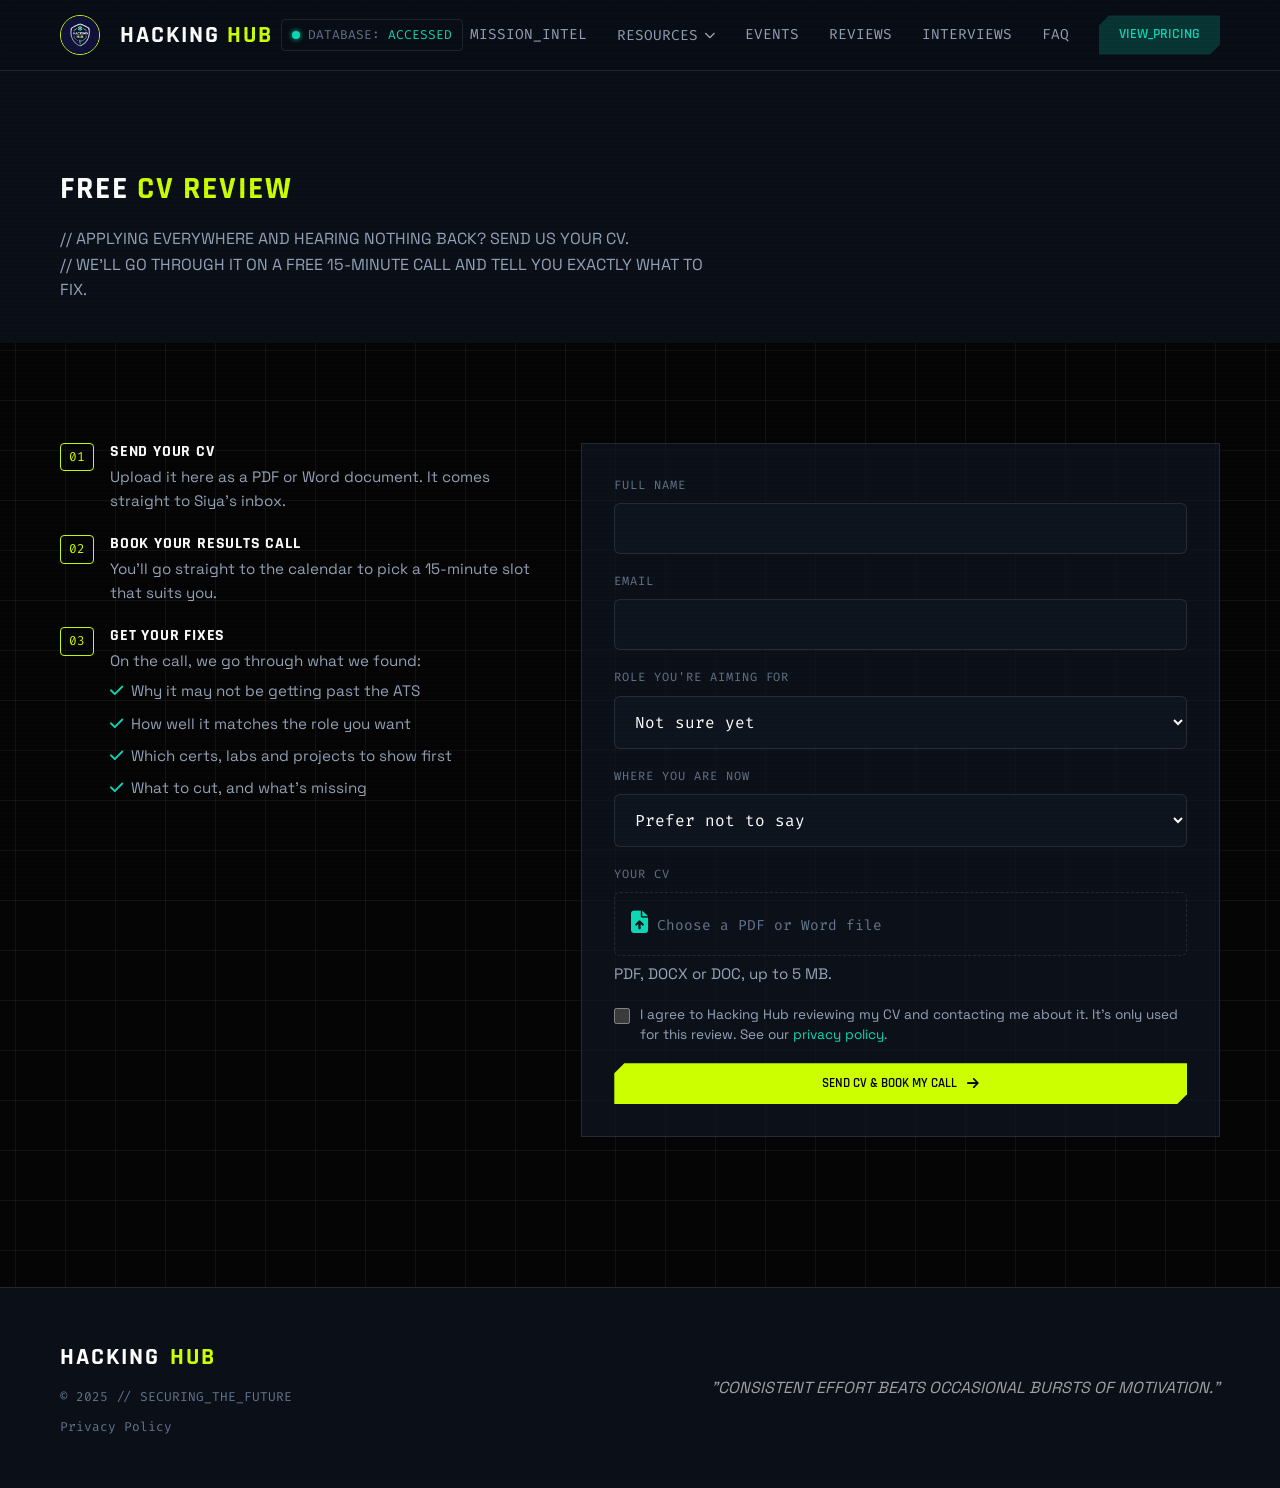
==== commit 12082887: "feat: SEO pass, lighter images, keyword hero, role quiz lead capture - Keyword-led titles, readable " ====
--- a/cv-review.html
+++ b/cv-review.html
@@ -13,7 +13,7 @@
     </script>
     <meta charset="UTF-8">
     <meta name="viewport" content="width=device-width, initial-scale=1.0, viewport-fit=cover">
-    <title>Free CV Review | Hacking Hub</title>
+    <title>Free Cybersecurity CV Review (South Africa) | Hacking Hub</title>
 
     <!-- PWA / installable app. These tags are hand-repeated per page like the
          rest of each <head> (only the nav/footer are templated). -->
@@ -27,14 +27,15 @@
     <meta name="apple-mobile-web-app-status-bar-style" content="black-translucent">
     <meta name="apple-mobile-web-app-title" content="Hacking Hub">
     <script src="pwa.js" defer></script>
+    <link rel="canonical" href="https://hackinghub.co.za/cv-review.html">
     <meta name="description" content="Send us your CV and get a free 15-minute review call with Hacking Hub: what's stopping it getting past the ATS, and exactly what to fix for the cybersecurity role you want.">
     <meta property="og:type" content="website">
     <meta property="og:url" content="https://hackinghub.co.za/cv-review.html">
-    <meta property="og:title" content="Free CV Review | Hacking Hub">
+    <meta property="og:title" content="Free Cybersecurity CV Review (South Africa) | Hacking Hub">
     <meta property="og:description" content="Send us your CV and get a free 15-minute review call: what's stopping it getting past the ATS, and exactly what to fix for the cybersecurity role you want.">
     <meta property="og:image" content="https://hackinghub.co.za/images/hacking-hub-logo.png">
     <meta name="twitter:card" content="summary">
-    <meta name="twitter:title" content="Free CV Review | Hacking Hub">
+    <meta name="twitter:title" content="Free Cybersecurity CV Review (South Africa) | Hacking Hub">
     <meta name="twitter:description" content="Send us your CV and get a free 15-minute review call: what's stopping it getting past the ATS, and exactly what to fix for the cybersecurity role you want.">
     <meta name="twitter:image" content="https://hackinghub.co.za/images/hacking-hub-logo.png">
     <link rel="stylesheet" href="styles.css?v=2">
